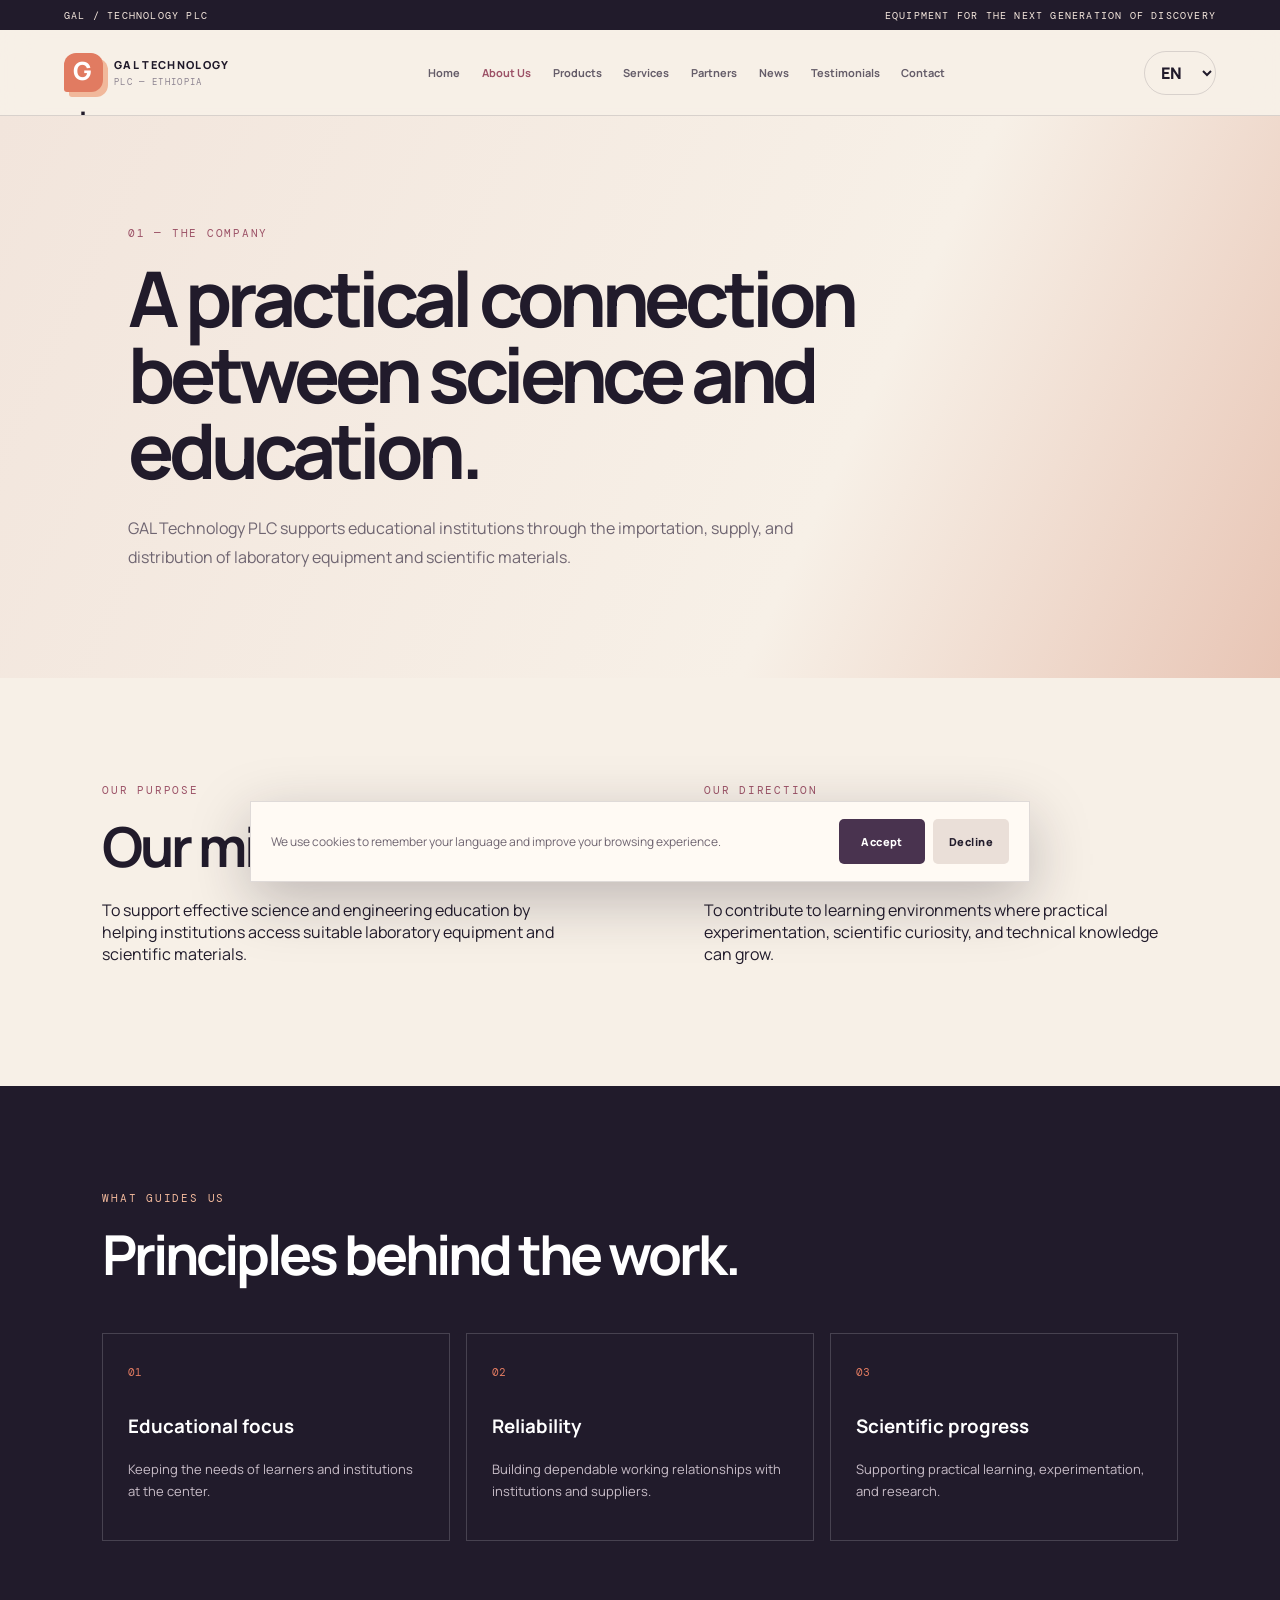
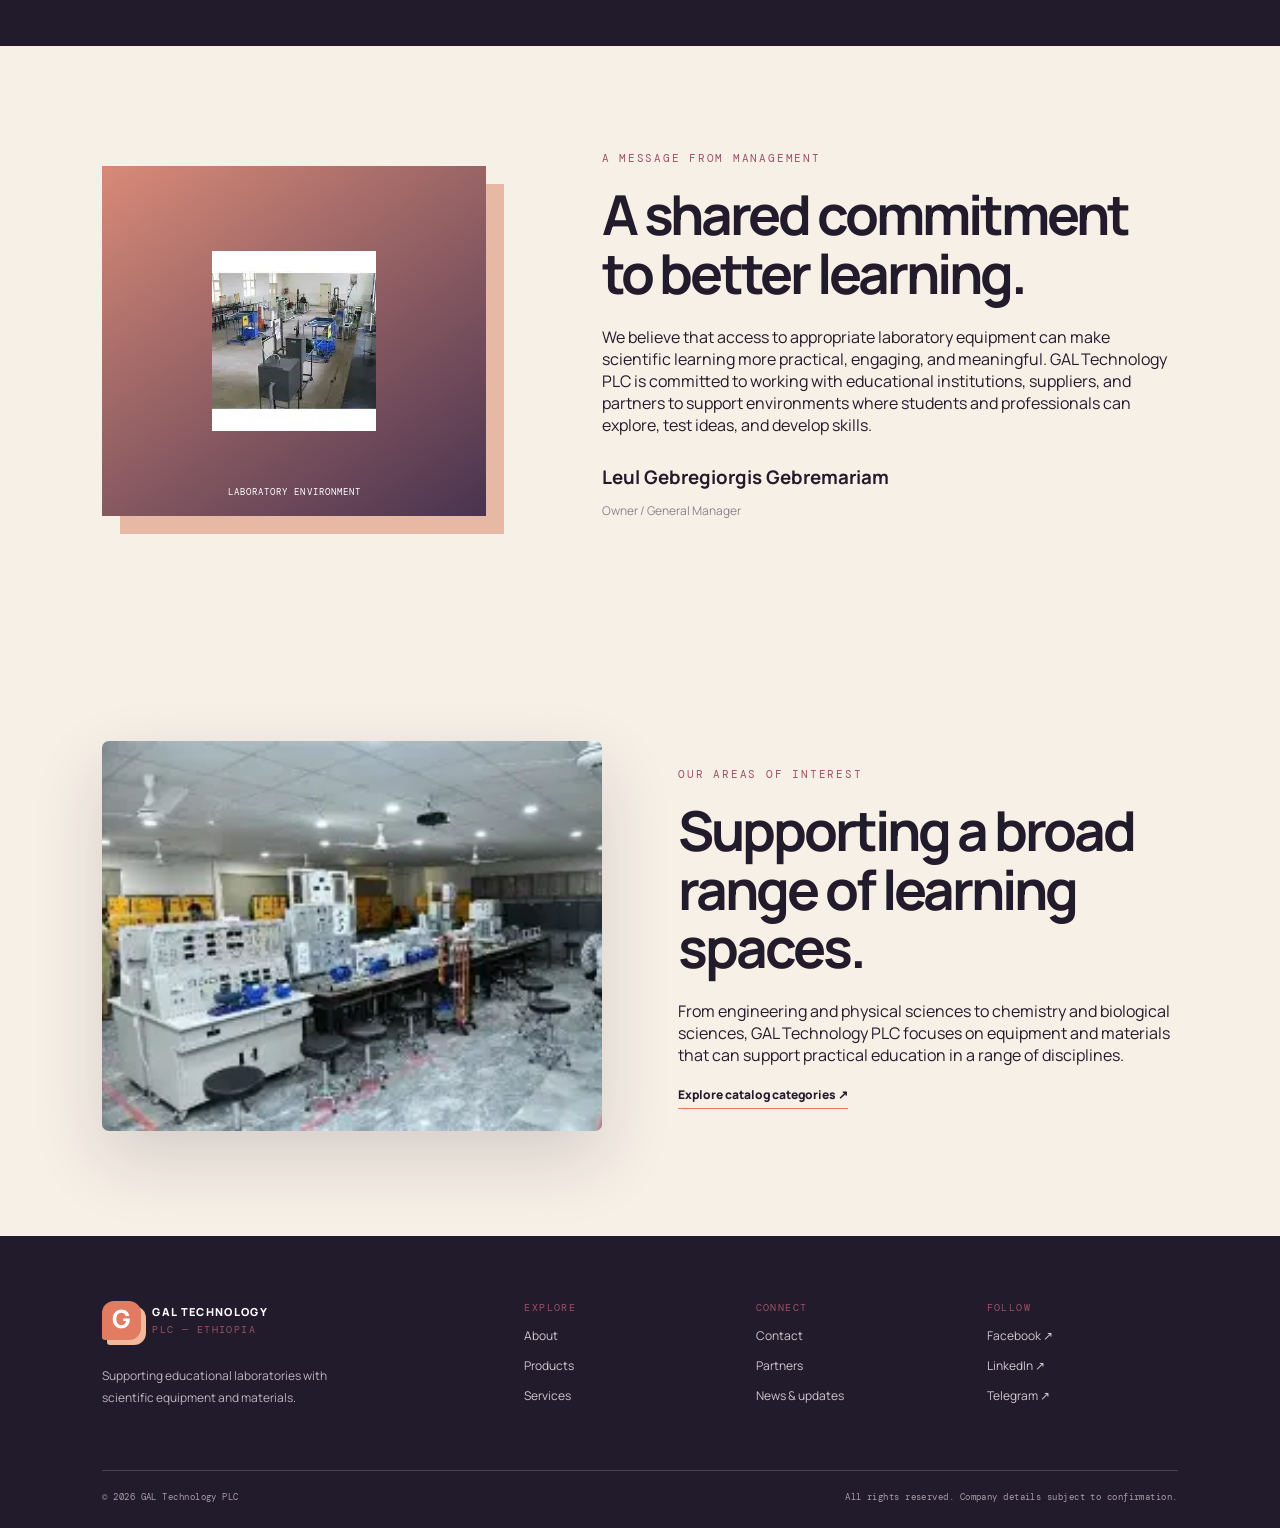
==== about.html @ d0cb96fa "Add files via upload" ====
<!doctype html>
<html lang="en"><head><meta charset="utf-8"><meta name="viewport" content="width=device-width, initial-scale=1"><meta name="description" content="GAL Technology PLC — educational laboratory equipment and scientific materials."><title>About Us | GAL Technology PLC</title><link rel="preconnect" href="https://fonts.googleapis.com"><link rel="preconnect" href="https://fonts.gstatic.com" crossorigin><link href="https://fonts.googleapis.com/css2?family=DM+Mono:wght@400;500&family=Manrope:wght@400;500;600;700;800&family=Noto+Sans+Ethiopic:wght@400;500;600;700&display=swap" rel="stylesheet"><link rel="icon" type="image/svg+xml" href="assets/gal-tech-favicon.svg"><link rel="apple-touch-icon" href="assets/gal-tech-favicon.svg"><link rel="stylesheet" href="css/style.css"></head>
<body><div class="announcement"><span>GAL / TECHNOLOGY PLC</span><span data-i18n="announcement">EQUIPMENT FOR THE NEXT GENERATION OF DISCOVERY</span></div>
<header class="site-header"><a class="brand" href="index.html"><span class="brand-symbol">G<span>.</span></span><span>GAL TECHNOLOGY<small>PLC — ETHIOPIA</small></span></a><button class="menu-toggle" aria-label="Open menu">☰</button><nav class="main-nav"><a href="index.html" >Home</a><a href="about.html" aria-current="page">About Us</a><a href="products.html" >Products</a><a href="services.html" >Services</a><a href="partners.html" >Partners</a><a href="news.html" >News</a><a href="testimonials.html" >Testimonials</a><a href="contact.html" >Contact</a></nav><select id="languageSelect" class="language-select" aria-label="Choose language"><option value="en">EN</option><option value="am">አማ</option></select></header>
<main>
<section class="page-hero"><p class="eyebrow">01 — THE COMPANY</p><h1 data-i18n="aboutTitle">A practical connection between science and education.</h1><p data-i18n="aboutIntro">GAL Technology PLC supports educational institutions through the importation, supply, and distribution of laboratory equipment and scientific materials.</p></section>
<section class="section two-col"><div><p class="eyebrow">OUR PURPOSE</p><h2 data-i18n="missionTitle">Our mission</h2><p data-i18n="missionText">To support effective science and engineering education by helping institutions access suitable laboratory equipment and scientific materials.</p></div><div><p class="eyebrow">OUR DIRECTION</p><h2 data-i18n="visionTitle">Our vision</h2><p data-i18n="visionText">To contribute to learning environments where practical experimentation, scientific curiosity, and technical knowledge can grow.</p></div></section>
<section class="section values"><p class="eyebrow">WHAT GUIDES US</p><h2 data-i18n="valuesTitle">Principles behind the work.</h2><div class="value-grid"><article><span>01</span><h3 data-i18n="value1">Educational focus</h3><p data-i18n="value1t">Keeping the needs of learners and institutions at the center.</p></article><article><span>02</span><h3 data-i18n="value2">Reliability</h3><p data-i18n="value2t">Building dependable working relationships with institutions and suppliers.</p></article><article><span>03</span><h3 data-i18n="value3">Scientific progress</h3><p data-i18n="value3t">Supporting practical learning, experimentation, and research.</p></article></div></section>
<section class="section manager"><div class="portrait-placeholder manager-photo"><img src="assets/images/engineering-laboratory.webp" alt="Engineering laboratory equipment" loading="lazy"><span>LABORATORY ENVIRONMENT</span></div><div><p class="eyebrow">A MESSAGE FROM MANAGEMENT</p><h2 data-i18n="messageTitle">A shared commitment to better learning.</h2><p data-i18n="managerMessage">We believe that access to appropriate laboratory equipment can make scientific learning more practical, engaging, and meaningful. GAL Technology PLC is committed to working with educational institutions, suppliers, and partners to support environments where students and professionals can explore, test ideas, and develop skills.</p><h3>Leul Gebregiorgis Gebremariam</h3><p class="muted" data-i18n="ownerRole">Owner / General Manager</p></div></section>
<section class="section image-feature"><img src="assets/images/science-laboratory.webp" alt="Scientific laboratory workspace and equipment" loading="lazy"><div><p class="eyebrow">OUR AREAS OF INTEREST</p><h2>Supporting a broad range of learning spaces.</h2><p>From engineering and physical sciences to chemistry and biological sciences, GAL Technology PLC focuses on equipment and materials that can support practical education in a range of disciplines.</p><a class="text-link" href="products.html">Explore catalog categories ↗</a></div></section>
</main>
<footer class="site-footer"><div class="footer-top"><div><a class="brand footer-brand" href="index.html"><span class="brand-symbol">G<span>.</span></span><span>GAL TECHNOLOGY<small>PLC — ETHIOPIA</small></span></a><p data-i18n="footerText">Supporting educational laboratories with scientific equipment and materials.</p></div><div><small>EXPLORE</small><a href="about.html">About</a><a href="products.html">Products</a><a href="services.html">Services</a></div><div><small>CONNECT</small><a href="contact.html">Contact</a><a href="partners.html">Partners</a><a href="news.html">News & updates</a></div><div><small>FOLLOW</small><a href="#social-facebook">Facebook ↗</a><a href="#social-linkedin">LinkedIn ↗</a><a href="#social-telegram">Telegram ↗</a></div></div><div class="footer-bottom"><span>© <span id="year"></span> GAL Technology PLC</span><span data-i18n="footerNote">All rights reserved. Company details subject to confirmation.</span></div></footer>
<div class="cookie-banner" id="cookieBanner"><p data-i18n="cookieText">We use cookies to remember your language and improve your browsing experience.</p><div><button id="cookieAccept" class="btn btn-primary">Accept</button><button id="cookieDecline" class="btn btn-small">Decline</button></div></div>
<script src="js/translations.js"></script><script src="js/main.js"></script><script src="js/products.js"></script></body></html>
---- css/style.css ----
:root{--ink:#211b2b;--plum:#49334f;--berry:#9c5267;--coral:#e17b61;--peach:#f1b89b;--paper:#f7f0e7;--white:#fffaf4;--muted:#8d8490;--line:rgba(33,27,43,.14);--shadow:0 28px 70px rgba(42,26,43,.16)}
*{box-sizing:border-box}html{scroll-behavior:smooth}body{margin:0;background:var(--paper);color:var(--ink);font-family:Manrope,"Noto Sans Ethiopic",sans-serif}a{color:inherit;text-decoration:none}button,input,select,textarea{font:inherit}.announcement{height:30px;background:var(--ink);color:#f7e9df;display:flex;justify-content:space-between;align-items:center;padding:0 5vw;font:10px "DM Mono",monospace;letter-spacing:.12em}.site-header{height:86px;display:flex;align-items:center;justify-content:space-between;padding:0 5vw;background:rgba(247,240,231,.94);position:sticky;top:0;z-index:20;border-bottom:1px solid var(--line);backdrop-filter:blur(16px)}.brand{display:flex;align-items:center;gap:11px;font-size:11px;font-weight:800;letter-spacing:.12em}.brand small{display:block;font:9px "DM Mono",monospace;color:var(--muted);margin-top:4px}.brand-symbol{width:39px;height:39px;border-radius:12px 12px 12px 3px;background:var(--coral);display:grid;place-items:center;color:white;font-size:25px;box-shadow:5px 5px 0 var(--peach)}.brand-symbol span{color:var(--ink)}.main-nav{display:flex;gap:clamp(10px,1.7vw,26px)}.main-nav a{font-size:11px;font-weight:700;color:#655d69;transition:.2s}.main-nav a:hover,.main-nav a[aria-current=page]{color:var(--berry)}.language-select{border:1px solid var(--line);background:transparent;border-radius:30px;padding:9px 12px;color:var(--ink);font-weight:800}.menu-toggle{display:none;background:none;border:0;font-size:24px}.hero{min-height:650px;padding:8vw 7vw;display:grid;grid-template-columns:1fr 1fr;align-items:center;overflow:hidden;position:relative}.editorial-hero{background:radial-gradient(circle at 77% 43%,#e9b39a 0,#e8a58d 17%,transparent 17.2%),linear-gradient(120deg,#f7f0e7 0 52%,#eedfd5 52%)}.hero-copy{max-width:650px;position:relative;z-index:2}.eyebrow{font:11px "DM Mono",monospace;letter-spacing:.16em;color:var(--berry);margin:0 0 20px}.hero h1,.page-hero h1{font-size:clamp(44px,6vw,82px);line-height:.99;letter-spacing:-.065em;margin:0 0 26px;max-width:720px}.lead,.page-hero>p:last-child{font-size:16px;line-height:1.8;color:#6f6571;max-width:560px}.actions{display:flex;align-items:center;gap:26px;margin-top:34px;flex-wrap:wrap}.btn{display:inline-flex;align-items:center;justify-content:center;padding:15px 22px;border:0;border-radius:5px;font-size:11px;font-weight:800;letter-spacing:.04em;cursor:pointer;transition:.25s}.btn:hover{transform:translateY(-4px);box-shadow:0 12px 24px #211b2b22}.btn-primary{background:var(--plum);color:white}.btn-outline{border:1px solid var(--plum);color:var(--plum);margin-top:18px}.btn-light{background:var(--white);color:var(--ink)}.btn-small{padding:12px 16px;background:#eadfd8;color:var(--ink)}.text-link{font-size:12px;font-weight:800;border-bottom:1px solid var(--coral);padding-bottom:5px}.hero-proof{display:flex;gap:30px;margin-top:70px;font:10px "DM Mono",monospace;color:#8d7d85;text-transform:uppercase;letter-spacing:.1em}.hero-art{height:500px;position:relative;perspective:1000px;display:grid;place-items:center}.glass-sphere{width:min(29vw,340px);aspect-ratio:1;border-radius:50%;position:relative;background:radial-gradient(circle at 30% 25%,#fff9 0 3%,#f5c4ad99 15%,#a75e76aa 42%,#49334f 75%);box-shadow:inset -25px -28px 55px #251b3a77,inset 15px 15px 35px #fff9,25px 45px 90px #5e3b554d;transform:rotateX(18deg) rotateY(-22deg);animation:float 7s ease-in-out infinite}.sphere-core{position:absolute;width:32%;height:32%;border-radius:50%;background:linear-gradient(145deg,#fff4d8,#e17b61 45%,#49334f);top:34%;left:34%;box-shadow:0 0 35px #f7c6aa}.sphere-ring{position:absolute;inset:20% -24%;border:2px solid #fff9;border-radius:50%;transform:rotate(-28deg) rotateX(65deg);box-shadow:0 0 15px #fff8}.sphere-shine{position:absolute;inset:12% 57% 60% 20%;border-radius:50%;background:#fff8;filter:blur(13px)}.orbit{position:absolute;border:1px solid #49334f55;border-radius:50%;width:90%;height:36%;transform:rotate(-25deg)}.orbit-two{width:75%;height:65%;transform:rotate(62deg);border-color:#e17b61aa}.float-card{position:absolute;background:#fffaf0d9;backdrop-filter:blur(12px);padding:16px 20px;box-shadow:var(--shadow);border:1px solid #fff;border-radius:7px;display:grid;gap:7px;transform:rotateY(-12deg) rotateX(8deg)}.float-card small,.float-card span{font:9px "DM Mono";color:var(--berry)}.float-card b{font-size:13px;letter-spacing:.08em}.card-a{top:13%;left:3%}.card-b{bottom:14%;right:0}.vertical-note{position:absolute;right:-4%;top:35%;writing-mode:vertical-rl;font:9px "DM Mono";letter-spacing:.2em;color:#725765}@keyframes float{0%,100%{transform:translateY(0) rotateX(18deg) rotateY(-22deg)}50%{transform:translateY(-18px) rotateX(25deg) rotateY(-12deg)}}.ticker{background:var(--coral);color:var(--ink);overflow:hidden;padding:17px 0;font:11px "DM Mono";letter-spacing:.14em;white-space:nowrap}.ticker div{word-spacing:18px;animation:marquee 28s linear infinite}.ticker i{font-style:normal;margin:0 20px;color:#fff}@keyframes marquee{to{transform:translateX(-20%)}}.section{padding:105px 8vw}.intro-grid{display:grid;grid-template-columns:1fr 1fr;gap:9vw;align-items:start}.section h2,.feature-split h2,.partner-band h2{font-size:clamp(34px,4.3vw,56px);line-height:1.06;letter-spacing:-.055em;margin:0 0 24px}.intro-grid p:not(.eyebrow),.feature-split p:not(.eyebrow),.partner-band p:not(.eyebrow){line-height:1.9;color:#756c76;font-size:14px}.intro-grid .text-link{display:inline-block;margin-top:22px}.dark-panel{background:var(--ink);color:var(--white)}.section-head{display:flex;justify-content:space-between;gap:40px;align-items:end;margin-bottom:45px}.section-head p{max-width:300px;color:#c2b6c0;line-height:1.7;font-size:13px}.dark-panel .eyebrow{color:var(--peach)}.discipline-grid{display:grid;grid-template-columns:repeat(3,1fr);gap:12px}.discipline{min-height:180px;padding:24px;display:flex;flex-direction:column;justify-content:space-between;position:relative;overflow:hidden;border-radius:4px;background:linear-gradient(140deg,#553b5b,#30253d);transition:.35s;transform-style:preserve-3d}.discipline:nth-child(2),.discipline:nth-child(5){background:linear-gradient(140deg,#a65e72,#673e5b)}.discipline:nth-child(3),.discipline:nth-child(6){background:linear-gradient(140deg,#d77e65,#854a5d)}.discipline:hover{transform:perspective(700px) rotateX(5deg) rotateY(-5deg) translateY(-7px);box-shadow:0 25px 40px #0005}.discipline span{font:10px "DM Mono";color:#f5c9b6}.discipline b{font-size:19px;max-width:220px}.discipline i{position:absolute;right:24px;bottom:24px;font-style:normal;font-size:22px;color:#f7c7ae}.feature-split{display:grid;grid-template-columns:1fr 1fr;gap:10vw;align-items:center}.feature-visual{height:420px;background:linear-gradient(145deg,#e8c6b6,#d88a77);border-radius:4px;position:relative;display:grid;place-items:center;overflow:hidden;perspective:800px}.lab-cube{width:190px;height:190px;position:relative;transform-style:preserve-3d;transform:rotateX(-25deg) rotateY(35deg);animation:cubefloat 9s ease-in-out infinite}.cube-face{position:absolute;width:190px;height:190px;border:1px solid #fff9;background:linear-gradient(145deg,#fdf4e7aa,#6b435b99);backdrop-filter:blur(5px);box-shadow:inset 0 0 35px #fff5;display:grid;place-items:center;color:#fff;font-size:25px;font-weight:800;letter-spacing:.12em;text-align:center}.face-front{transform:translateZ(95px)}.face-side{transform:rotateY(90deg) translateZ(95px);background:#49334fcc}.face-top{transform:rotateX(90deg) translateZ(95px);background:#f7c2a8aa}.visual-caption{position:absolute;bottom:20px;left:22px;font:9px "DM Mono";letter-spacing:.12em;color:#533b50}@keyframes cubefloat{50%{transform:rotateX(-10deg) rotateY(125deg) translateY(-14px)}}.partner-band{background:var(--berry);color:white;display:flex;align-items:center;justify-content:space-between;gap:40px}.partner-band .eyebrow{color:#f8cbb5}.partner-band p:not(.eyebrow){color:#f5dce0;max-width:540px}.page-hero{padding:110px 10vw 90px;background:linear-gradient(115deg,#f2e5dc,#f7f0e7 65%,#e8c5b5);min-height:360px}.page-hero h1{max-width:850px}.page-hero>p:last-child{max-width:670px}.two-col{display:grid;grid-template-columns:1fr 1fr;gap:10vw}.values{background:var(--ink);color:white}.values .eyebrow{color:var(--peach)}.value-grid{display:grid;grid-template-columns:repeat(3,1fr);gap:16px;margin-top:50px}.value-grid article{padding:25px;border:1px solid #ffffff2c;min-height:190px}.value-grid span{font:11px "DM Mono";color:var(--coral)}.value-grid h3{margin-top:32px}.value-grid p{color:#c8bdc8;font-size:13px;line-height:1.7}.manager{display:grid;grid-template-columns:.8fr 1.2fr;gap:9vw;align-items:center}.portrait-placeholder,.partner-mark{min-height:350px;background:linear-gradient(145deg,#d88a77,#49334f);display:grid;place-items:center;color:white;font-size:70px;font-weight:800;position:relative;box-shadow:18px 18px 0 #e7b9a5}.portrait-placeholder span,.partner-mark span{position:absolute;bottom:18px;font:9px "DM Mono";letter-spacing:.12em}.manager h3{margin:28px 0 4px}.muted{color:var(--muted);font-size:12px}.catalog-tools{display:flex;gap:12px;margin-bottom:20px}.catalog-tools input,.catalog-tools select{padding:14px;border:1px solid var(--line);background:#fffaf4;border-radius:3px;min-width:180px}.catalog-tools input{flex:1}.catalog-note{font-size:11px;color:var(--muted);margin-bottom:30px}.product-grid{display:grid;grid-template-columns:repeat(3,1fr);gap:15px}.product-card{background:#fffaf4;border:1px solid var(--line);padding:22px;min-height:190px;display:flex;flex-direction:column;justify-content:space-between;transition:.25s}.product-card:hover{transform:translateY(-5px);box-shadow:var(--shadow)}.product-card small{font:9px "DM Mono";color:var(--berry);text-transform:uppercase}.product-card h3{font-size:18px}.product-card p{font-size:12px;color:#7d737e;line-height:1.6}.service-list article{display:grid;grid-template-columns:70px 1fr 30px;gap:25px;padding:30px 0;border-bottom:1px solid var(--line);align-items:start}.service-list article>span{font:12px "DM Mono";color:var(--berry)}.service-list h2{font-size:25px;margin:0 0 10px}.service-list p{color:#7d737e;line-height:1.7;max-width:680px}.partner-profile{display:grid;grid-template-columns:.8fr 1.2fr;gap:9vw;align-items:center}.partner-mark{background:linear-gradient(145deg,#e17b61,#49334f);border-radius:50%;min-height:310px;max-width:310px}.sample-warning{background:#f3d8c8;border-left:4px solid var(--coral);padding:16px;font-size:12px;line-height:1.6;margin-bottom:28px}.quote-grid,.news-grid{display:grid;grid-template-columns:repeat(3,1fr);gap:15px}.quote-grid blockquote{margin:0;padding:28px;background:#fffaf4;border:1px solid var(--line)}.quote-grid blockquote>span{font-size:48px;color:var(--coral)}.quote-grid p{line-height:1.8;color:#635a65}.quote-grid footer{font-weight:800;font-size:12px;margin-top:30px}.quote-grid small{display:block;color:var(--muted);font-weight:400;margin-top:5px}.news-grid article{background:#fffaf4;padding:16px}.news-art{height:180px;display:grid;place-items:center;color:white;font:20px "DM Mono";letter-spacing:.15em}.art-one{background:linear-gradient(135deg,#49334f,#d77e65)}.art-two{background:linear-gradient(135deg,#9c5267,#f1b89b)}.art-three{background:linear-gradient(135deg,#211b2b,#9c5267)}.news-grid h2{font-size:21px;line-height:1.2}.news-grid p{font-size:13px;color:#7d737e;line-height:1.7}.news-grid .text-link{display:inline-block;margin:15px 0}.contact-layout{display:grid;grid-template-columns:1fr 1fr;gap:8vw}.contact-details>div{padding:0 0 22px;margin-bottom:20px;border-bottom:1px solid var(--line)}.contact-details small,.footer-top small{font:10px "DM Mono";letter-spacing:.14em;color:var(--berry)}.contact-details h2{font-size:27px}.contact-details p{color:#726976}.map-placeholder{height:180px;background:repeating-linear-gradient(45deg,#eadbd1,#eadbd1 10px,#f1e6de 10px,#f1e6de 20px);display:grid;place-content:center;text-align:center;color:#806b78}.map-placeholder span{font:14px "DM Mono";letter-spacing:.2em}.map-placeholder small{margin-top:8px}.contact-form{background:#fffaf4;padding:35px;box-shadow:var(--shadow)}.contact-form h2{font-size:34px}.contact-form label{display:block;font-size:11px;font-weight:800;margin:18px 0}.contact-form input,.contact-form textarea{display:block;width:100%;padding:13px;margin-top:7px;border:1px solid var(--line);background:var(--paper);outline-color:var(--coral)}.form-status{font-size:11px;color:var(--muted);line-height:1.5}.site-footer{background:var(--ink);color:#fffaf4;padding:65px 8vw 25px}.footer-top{display:grid;grid-template-columns:2fr 1fr 1fr 1fr;gap:40px;padding-bottom:50px}.footer-brand{color:white}.footer-top p{color:#bfb4c0;max-width:260px;font-size:12px;line-height:1.8;margin-top:25px}.footer-top>div:not(:first-child){display:flex;flex-direction:column;gap:13px}.footer-top>div>a:not(.brand){font-size:12px;color:#d2c8d1}.footer-bottom{border-top:1px solid #ffffff2b;padding-top:20px;display:flex;justify-content:space-between;color:#a99eaa;font:9px "DM Mono";letter-spacing:.05em}.cookie-banner{position:fixed;z-index:50;bottom:18px;left:50%;transform:translateX(-50%);width:min(780px,calc(100% - 30px));background:#fffaf4;box-shadow:0 18px 60px #211b2b44;border:1px solid var(--line);padding:17px 20px;display:flex;align-items:center;justify-content:space-between;gap:20px}.cookie-banner p{font-size:12px;color:#6f6571}.cookie-banner>div{display:flex;gap:8px;flex-shrink:0}
@media(max-width:1000px){.main-nav{gap:10px}.main-nav a{font-size:10px}.hero{padding-left:5vw;padding-right:5vw}.hero-art{transform:scale(.9)}.section{padding:80px 6vw}}
@media(max-width:760px){.announcement span:last-child{display:none}.site-header{height:72px}.menu-toggle{display:block;order:3}.main-nav{display:none;position:absolute;top:72px;left:0;right:0;background:var(--paper);padding:20px 7vw;flex-direction:column;border-bottom:1px solid var(--line)}.main-nav.open{display:flex}.main-nav a{font-size:13px;padding:8px 0}.language-select{margin-left:auto;margin-right:16px}.hero{grid-template-columns:1fr;padding:75px 7vw 30px}.hero h1{font-size:54px}.hero-art{height:370px;margin-top:10px}.glass-sphere{width:240px}.vertical-note{right:0}.intro-grid,.feature-split,.two-col,.manager,.partner-profile,.contact-layout{grid-template-columns:1fr;gap:35px}.section-head,.partner-band{align-items:flex-start;flex-direction:column}.discipline-grid,.product-grid,.quote-grid,.news-grid,.value-grid{grid-template-columns:1fr 1fr}.discipline{min-height:145px}.feature-visual{height:330px}.page-hero{padding:75px 7vw}.page-hero h1{font-size:52px}.footer-top{grid-template-columns:1fr 1fr}.footer-top>div:first-child{grid-column:1/-1}.catalog-tools{flex-direction:column}.catalog-tools input,.catalog-tools select{width:100%}.cookie-banner{align-items:flex-start;flex-direction:column}.cookie-banner>div{width:100%}.cookie-banner button{flex:1}.footer-bottom{gap:15px;flex-direction:column}}
@media(max-width:440px){.discipline-grid,.product-grid,.quote-grid,.news-grid,.value-grid{grid-template-columns:1fr}.hero h1{font-size:45px}.hero-proof{margin-top:40px}.footer-top{grid-template-columns:1fr 1fr}.service-list article{grid-template-columns:35px 1fr 20px;gap:12px}.contact-form{padding:22px}}

/* --- Supplied laboratory photography and expanded homepage content --- */
.photo-band{padding:30px 7vw 86px;background:var(--paper)}
.photo-band-head{display:flex;justify-content:space-between;align-items:end;gap:30px;margin-bottom:24px}
.photo-band-head h2{font-size:clamp(28px,4vw,46px);letter-spacing:-.045em;margin:0;max-width:520px}
.photo-band-head p{max-width:390px;color:#766d78;line-height:1.7;font-size:13px}
.lab-photo-grid{display:grid;grid-template-columns:1.25fr 1fr 1fr;gap:14px}
.lab-photo{margin:0;position:relative;overflow:hidden;min-height:245px;background:#e7d9d0;border-radius:8px;box-shadow:var(--shadow)}
.lab-photo:first-child{min-height:330px;grid-row:span 2}
.lab-photo img{width:100%;height:100%;position:absolute;inset:0;object-fit:cover;transition:transform .6s ease}
.lab-photo:hover img{transform:scale(1.045)}
.lab-photo figcaption{position:absolute;left:14px;bottom:14px;padding:8px 11px;background:#211b2bd9;color:#fffaf4;font:9px 'DM Mono',monospace;letter-spacing:.1em;border-radius:3px}
.why-section{background:#f0e5dc}
.why-grid{display:grid;grid-template-columns:repeat(4,1fr);gap:14px;margin-top:34px}
.why-card{background:#fffaf4;padding:25px 22px;border:1px solid var(--line);min-height:210px;border-radius:6px;box-shadow:0 12px 34px #211b2b0b}
.why-card span{font:11px 'DM Mono';color:var(--berry)}
.why-card h3{font-size:17px;margin:28px 0 10px}
.why-card p{font-size:12px;line-height:1.75;color:#766d78;margin:0}
.image-feature{display:grid;grid-template-columns:1fr 1fr;gap:6vw;align-items:center}
.image-feature img{width:100%;height:390px;object-fit:cover;border-radius:7px;box-shadow:var(--shadow)}
.image-strip{display:grid;grid-template-columns:repeat(3,1fr);gap:14px;margin-top:34px}
.image-strip img{width:100%;height:210px;object-fit:cover;border-radius:6px}
.photo-note{font-size:10px;color:var(--muted);margin-top:12px;line-height:1.6}
.news-photo{height:190px;width:100%;object-fit:cover;display:block;border-radius:4px}
.product-card .product-thumb{height:130px;width:100%;object-fit:cover;margin:-22px -22px 18px;width:calc(100% + 44px);max-width:none}
@media(max-width:900px){.why-grid{grid-template-columns:repeat(2,1fr)}.lab-photo-grid{grid-template-columns:1fr 1fr}.lab-photo:first-child{grid-row:auto;min-height:245px}.image-feature{gap:30px}}
@media(max-width:600px){.photo-band-head{align-items:flex-start;flex-direction:column}.lab-photo-grid,.why-grid,.image-feature,.image-strip{grid-template-columns:1fr}.lab-photo,.lab-photo:first-child{min-height:230px}.image-feature img{height:260px}.image-strip img{height:220px}}

/* Homepage hero: clear company identity and real laboratory imagery */
.editorial-hero{background:linear-gradient(110deg,rgba(247,240,231,.97) 0%,rgba(247,240,231,.91) 48%,rgba(238,223,213,.78) 100%),url("../assets/images/science-laboratory.webp") center/cover no-repeat}
.hero-art{height:540px;display:flex;flex-direction:column;justify-content:flex-start;align-items:center;gap:18px;padding:8px 2% 22px;isolation:isolate}
.hero-company-title{text-align:center;position:relative;z-index:2;color:var(--ink);width:100%}
.hero-company-title>span{font:10px "DM Mono",monospace;letter-spacing:.25em;color:var(--berry)}
.hero-company-title h2{font-size:clamp(25px,3.1vw,43px);line-height:1.05;letter-spacing:-.055em;margin:8px 0 5px;font-weight:800}
.hero-company-title p{font:11px "DM Mono",monospace;letter-spacing:.3em;color:var(--berry);margin:0}
.hero-company-title i{font-style:normal;color:var(--coral)}
.hero-photo-collage{position:relative;width:min(100%,510px);height:360px;z-index:1}
.hero-photo{position:absolute;margin:0;overflow:hidden;border:7px solid rgba(255,250,244,.88);border-radius:5px;box-shadow:0 22px 55px rgba(33,27,43,.2);background:#d8c8bf}
.hero-photo img{display:block;width:100%;height:100%;object-fit:cover}
.hero-photo-main{left:12%;top:8%;width:70%;height:78%;transform:rotate(-3deg)}
.hero-photo-top{right:0;top:0;width:37%;height:43%;transform:rotate(5deg)}
.hero-photo-bottom{right:2%;bottom:2%;width:42%;height:43%;transform:rotate(4deg)}
.hero-photo-label{position:absolute;left:0;bottom:0;padding:10px 13px;background:var(--ink);color:#fff5ec;font:9px "DM Mono",monospace;letter-spacing:.12em;box-shadow:0 8px 20px #211b2b30}
.hero-art-glow{position:absolute;z-index:-1;width:78%;height:65%;top:24%;left:11%;border-radius:50%;background:radial-gradient(ellipse,rgba(225,123,97,.24),rgba(156,82,103,.1) 48%,transparent 72%);filter:blur(12px)}
.vertical-note{right:-1%;top:48%;color:#725765}
.cookie-banner[hidden]{display:none!important}
@media(max-width:760px){.hero-art{height:460px;padding-top:8px}.hero-company-title h2{font-size:32px}.hero-photo-collage{height:310px;width:100%;max-width:440px}.vertical-note{right:0;top:48%}}
@media(max-width:440px){.hero-art{height:420px}.hero-photo-collage{height:275px}.hero-photo-main{left:8%;width:76%}.hero-photo-top{width:40%;height:40%}.hero-photo-bottom{width:44%;height:42%}.hero-photo-label{font-size:8px;padding:8px}}


/* Live Google Maps panel for the verified 4Y Building coordinates */
.map-panel{border:1px solid var(--line);background:#fffaf4;padding:18px;box-shadow:var(--shadow);}
.map-panel-heading{display:flex;justify-content:space-between;align-items:flex-end;gap:16px;margin-bottom:14px;flex-wrap:wrap;}
.map-panel-heading h2{font-size:25px;margin:6px 0 3px;}
.map-panel-heading p{margin:0;color:#726976;font-size:13px;}
.live-map{height:340px;overflow:hidden;background:#eadbd1;border-radius:4px;}
.live-map iframe{display:block;width:100%;height:100%;border:0;}
.map-coordinates{font:10px "DM Mono",monospace;letter-spacing:.12em;color:#857786;margin:12px 0 0;}
.company-address{line-height:1.7;}
@media(max-width:760px){.live-map{height:280px}.map-panel{padding:13px}.map-panel-heading h2{font-size:22px}}
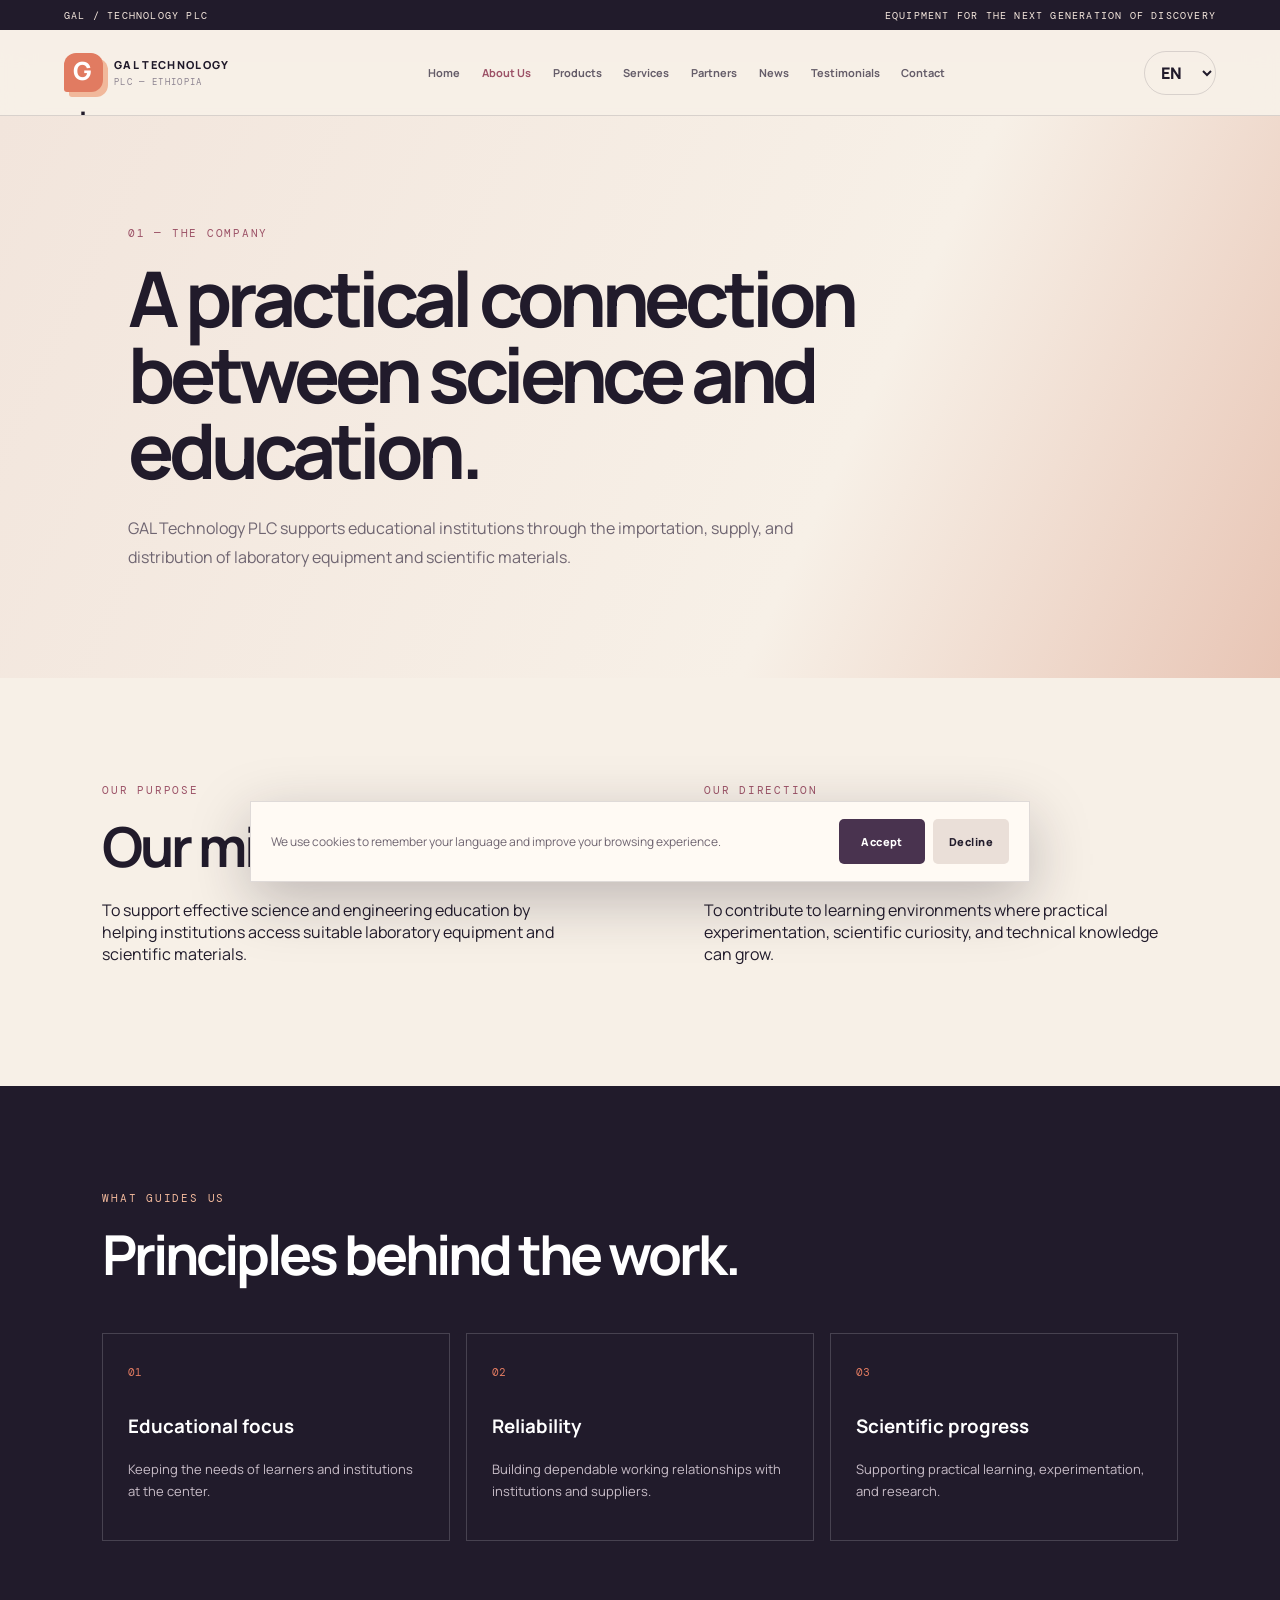
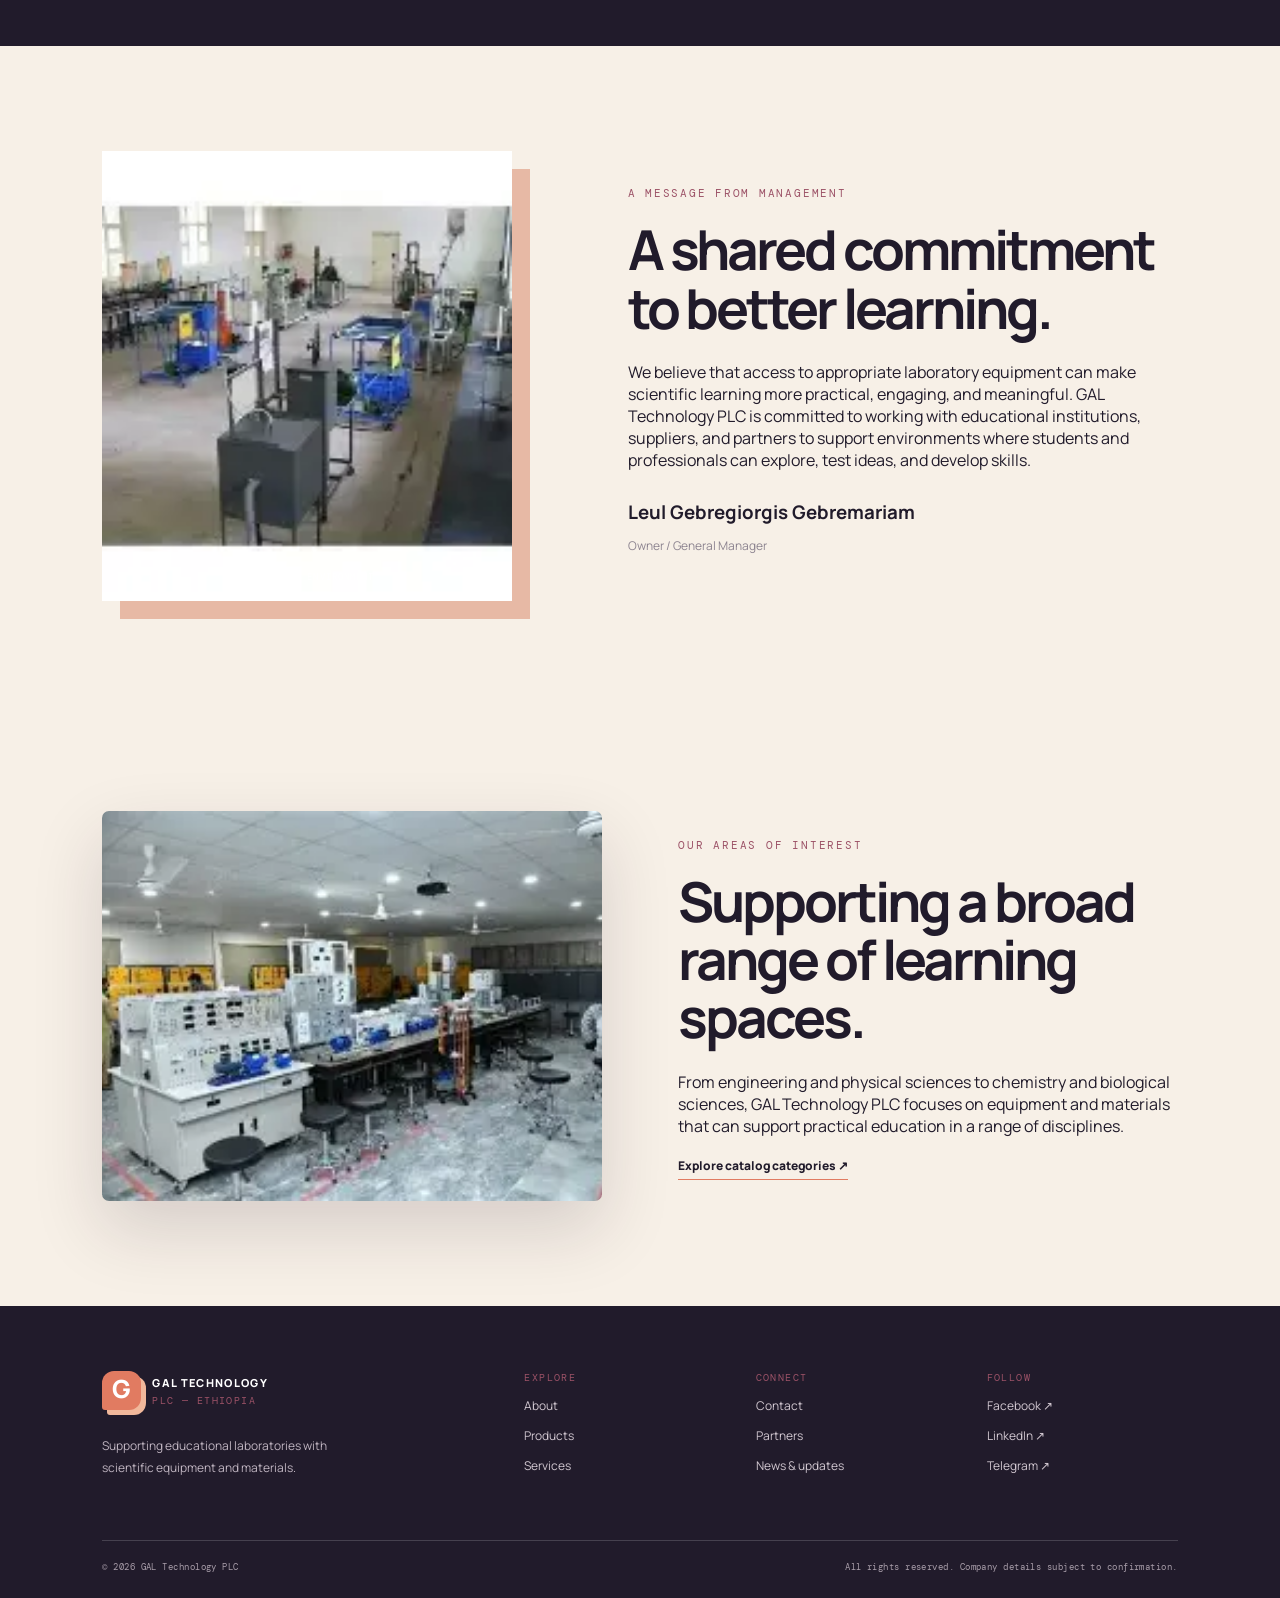
==== commit 143e4a2a: "Add files via upload" ====
--- a/about.html
+++ b/about.html
@@ -6,7 +6,7 @@
 <section class="page-hero"><p class="eyebrow">01 — THE COMPANY</p><h1 data-i18n="aboutTitle">A practical connection between science and education.</h1><p data-i18n="aboutIntro">GAL Technology PLC supports educational institutions through the importation, supply, and distribution of laboratory equipment and scientific materials.</p></section>
 <section class="section two-col"><div><p class="eyebrow">OUR PURPOSE</p><h2 data-i18n="missionTitle">Our mission</h2><p data-i18n="missionText">To support effective science and engineering education by helping institutions access suitable laboratory equipment and scientific materials.</p></div><div><p class="eyebrow">OUR DIRECTION</p><h2 data-i18n="visionTitle">Our vision</h2><p data-i18n="visionText">To contribute to learning environments where practical experimentation, scientific curiosity, and technical knowledge can grow.</p></div></section>
 <section class="section values"><p class="eyebrow">WHAT GUIDES US</p><h2 data-i18n="valuesTitle">Principles behind the work.</h2><div class="value-grid"><article><span>01</span><h3 data-i18n="value1">Educational focus</h3><p data-i18n="value1t">Keeping the needs of learners and institutions at the center.</p></article><article><span>02</span><h3 data-i18n="value2">Reliability</h3><p data-i18n="value2t">Building dependable working relationships with institutions and suppliers.</p></article><article><span>03</span><h3 data-i18n="value3">Scientific progress</h3><p data-i18n="value3t">Supporting practical learning, experimentation, and research.</p></article></div></section>
-<section class="section manager"><div class="portrait-placeholder manager-photo"><img src="assets/images/engineering-laboratory.webp" alt="Engineering laboratory equipment" loading="lazy"><span>LABORATORY ENVIRONMENT</span></div><div><p class="eyebrow">A MESSAGE FROM MANAGEMENT</p><h2 data-i18n="messageTitle">A shared commitment to better learning.</h2><p data-i18n="managerMessage">We believe that access to appropriate laboratory equipment can make scientific learning more practical, engaging, and meaningful. GAL Technology PLC is committed to working with educational institutions, suppliers, and partners to support environments where students and professionals can explore, test ideas, and develop skills.</p><h3>Leul Gebregiorgis Gebremariam</h3><p class="muted" data-i18n="ownerRole">Owner / General Manager</p></div></section>
+<section class="section manager"><div class="portrait-placeholder manager-photo"><img src="assets/images/engineering-laboratory.webp" alt="Engineering laboratory equipment" loading="lazy" height="450px"><span>LABORATORY ENVIRONMENT</span></div><div><p class="eyebrow">A MESSAGE FROM MANAGEMENT</p><h2 data-i18n="messageTitle">A shared commitment to better learning.</h2><p data-i18n="managerMessage">We believe that access to appropriate laboratory equipment can make scientific learning more practical, engaging, and meaningful. GAL Technology PLC is committed to working with educational institutions, suppliers, and partners to support environments where students and professionals can explore, test ideas, and develop skills.</p><h3>Leul Gebregiorgis Gebremariam</h3><p class="muted" data-i18n="ownerRole">Owner / General Manager</p></div></section>
 <section class="section image-feature"><img src="assets/images/science-laboratory.webp" alt="Scientific laboratory workspace and equipment" loading="lazy"><div><p class="eyebrow">OUR AREAS OF INTEREST</p><h2>Supporting a broad range of learning spaces.</h2><p>From engineering and physical sciences to chemistry and biological sciences, GAL Technology PLC focuses on equipment and materials that can support practical education in a range of disciplines.</p><a class="text-link" href="products.html">Explore catalog categories ↗</a></div></section>
 </main>
 <footer class="site-footer"><div class="footer-top"><div><a class="brand footer-brand" href="index.html"><span class="brand-symbol">G<span>.</span></span><span>GAL TECHNOLOGY<small>PLC — ETHIOPIA</small></span></a><p data-i18n="footerText">Supporting educational laboratories with scientific equipment and materials.</p></div><div><small>EXPLORE</small><a href="about.html">About</a><a href="products.html">Products</a><a href="services.html">Services</a></div><div><small>CONNECT</small><a href="contact.html">Contact</a><a href="partners.html">Partners</a><a href="news.html">News & updates</a></div><div><small>FOLLOW</small><a href="#social-facebook">Facebook ↗</a><a href="#social-linkedin">LinkedIn ↗</a><a href="#social-telegram">Telegram ↗</a></div></div><div class="footer-bottom"><span>© <span id="year"></span> GAL Technology PLC</span><span data-i18n="footerNote">All rights reserved. Company details subject to confirmation.</span></div></footer>
--- a/css/style.css
+++ b/css/style.css
@@ -64,3 +64,16 @@
 .map-coordinates{font:10px "DM Mono",monospace;letter-spacing:.12em;color:#857786;margin:12px 0 0;}
 .company-address{line-height:1.7;}
 @media(max-width:760px){.live-map{height:280px}.map-panel{padding:13px}.map-panel-heading h2{font-size:22px}}
+.partner-mark {
+    display: flex;
+    align-items: center;
+    justify-content: center;
+}
+
+.partner-logo {
+    display: block;
+    width: 100%;
+    max-width: 280px;
+    height: auto;
+    object-fit: contain;
+}
